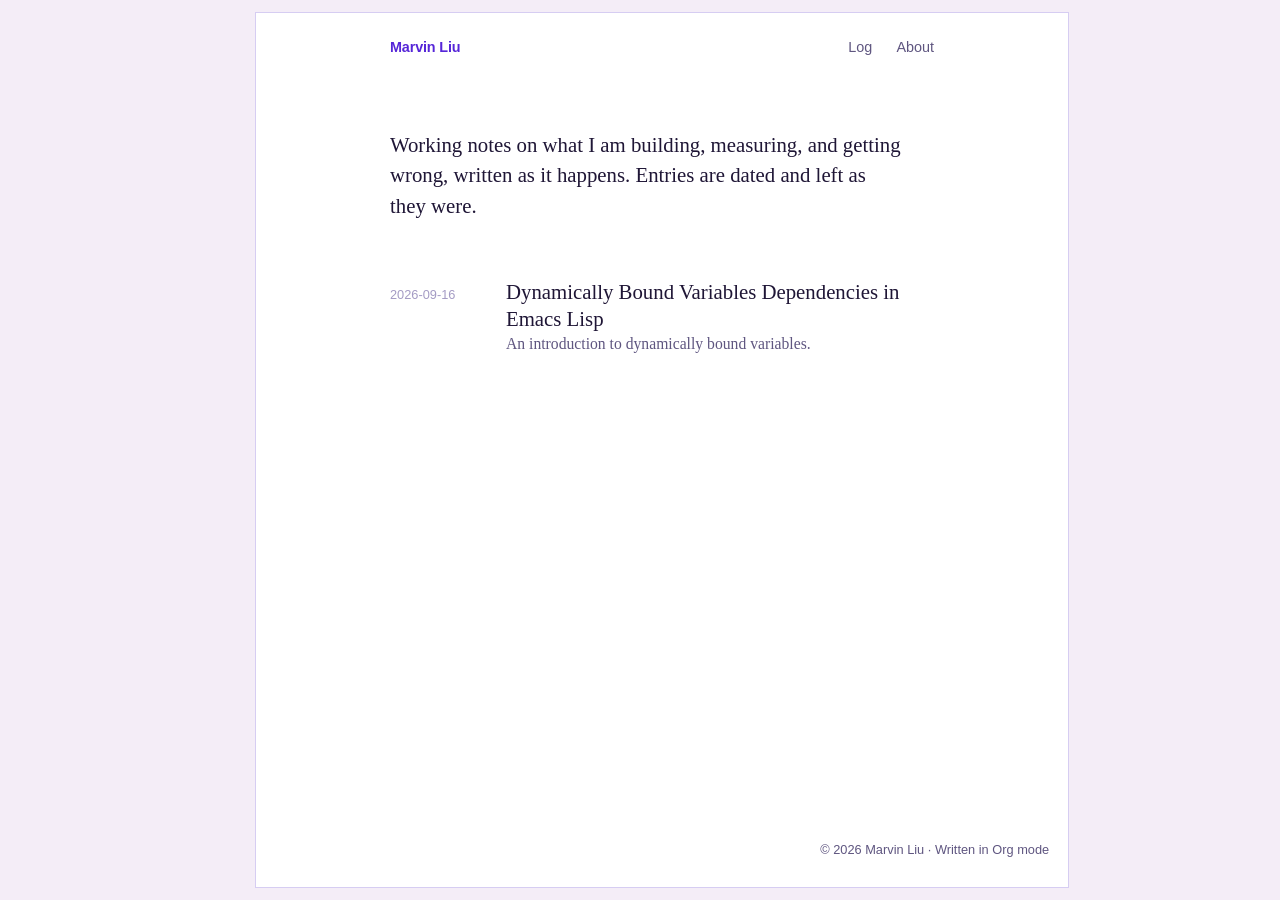
==== index.html @ dce6a1bc "add exported html to gh-pages" ====
<!DOCTYPE html>
<html lang="en">
<head>
<meta charset="utf-8" />
<meta name="viewport" content="width=device-width, initial-scale=1" />
<title>Marvin Liu — Research log</title>
<meta name="generator" content="Org Mode" />
<link rel="stylesheet" href="css/style.css" type="text/css">
<link rel="icon" href="img/favicon.ico" sizes="24x24">
</head>
<body>
<header id="preamble" class="status">
<nav class="site-nav">
  <a class="site-name" href="index.html">Marvin Liu</a>
  <span class="site-links"><a href="index.html">Log</a><a href="about.html">About</a></span>
</nav>
</header>
<main id="content" class="content">
<p class="lede">
Working notes on what I am building, measuring, and getting wrong, written as it happens. Entries are dated and left as they were.
</p>

<ul class="org-ul entries">
<li><time datetime="2026-09-16">2026-09-16</time> <a href="posts/2026-09-17-dynamically-bound-variables.html">Dynamically Bound Variables Dependencies in Emacs Lisp</a>
<span class="entry-desc">An introduction to dynamically bound variables.</span></li>
</ul>
</main>
<footer id="postamble" class="status">
<p class="colophon">© 2026 Marvin Liu · Written in <a href="https://orgmode.org">Org mode</a></p>
</footer>
</body>
</html>
---- css/style.css ----
/* Research log — a white sheet on lavender.
   A hairline border frames the page, with a wider binding margin on the
   left that shows the lavender through. The text column sits toward the
   left of the sheet. Violet is the one strong colour: titles, links,
   section numbers. Schibsted Grotesk for titles and labels, Newsreader
   for reading and for post titles in the list; IBM Plex Mono for code.
   Targets the HTML emitted by ox-html 9.7 with html5-fancy on.        */

/* ---------- Fonts (self-hosted, latin subsets, variable) ---------- */

@font-face {
  font-family: "Newsreader";
  font-style: normal;
  font-weight: 200 800;
  font-display: swap;
  src: url("../fonts/Newsreader.woff2") format("woff2");
}
@font-face {
  font-family: "Newsreader";
  font-style: italic;
  font-weight: 200 800;
  font-display: swap;
  src: url("../fonts/Newsreader-Italic.woff2") format("woff2");
}
@font-face {
  font-family: "Schibsted Grotesk";
  font-style: normal;
  font-weight: 400 900;
  font-display: swap;
  src: url("../fonts/SchibstedGrotesk.woff2") format("woff2");
}
@font-face {
  font-family: "IBM Plex Mono";
  font-style: normal;
  font-weight: 400;
  font-display: swap;
  src: url("../fonts/IBMPlexMono-Regular.woff2") format("woff2");
}
@font-face {
  font-family: "IBM Plex Mono";
  font-style: normal;
  font-weight: 500;
  font-display: swap;
  src: url("../fonts/IBMPlexMono-Medium.woff2") format("woff2");
}

/* ---------- Tokens ---------- */

:root {
  --lavender: #f4edf7;  /* the ground, and the binding margin */
  --sheet:    #ffffff;
  --violet:   #5626d8;  /* the one strong colour */
  --ink:      #1f1636;  /* violet-black, not grey */
  --ink-2:    #5f5680;
  --ink-3:    #a49bc4;
  --rule:     #d6cdf2;
  --code-bg:  #f3effd;

  --sans:  "Schibsted Grotesk", "Helvetica Neue", Arial, sans-serif;
  --serif: "Newsreader", Charter, Georgia, "Noto Serif TC", "Songti TC", serif;
  --mono:  "IBM Plex Mono", ui-monospace, Menlo, monospace;

  --measure: 34rem;
  --binding: 3.5rem;    /* left border inset: the binding margin */
  --edge:    0.75rem;   /* border inset on the other three sides */
  --offset:  clamp(0rem, 9vw, 7.5rem);  /* text column, measured from the binding */
  --gutter:  1.25rem;

}
@media (prefers-color-scheme: dark) {
  :root {
    --lavender: #150f26;
    --sheet:    #1d1633;
    --violet:   #b49cff;
    --ink:      #eee9ff;
    --ink-2:    #aaa0cc;
    --ink-3:    #6d6490;
    --rule:     #342a55;
    --code-bg:  #251d40;
  }
}

/* ---------- Sheet ---------- */

html { background: var(--lavender); -webkit-text-size-adjust: 100%; }

body {
  /* The sheet is as wide as the text plus an equal margin either side of
     it, and sits centred on the lavender on wide screens. */
  max-width: calc(var(--binding) + 2 * var(--gutter) + 2 * var(--offset) + var(--measure) + var(--edge));
  margin: 0 auto;
  padding: 0 calc(var(--edge) + var(--gutter)) 0 calc(var(--binding) + var(--gutter));
  background: var(--lavender);
  color: var(--ink);
  font-family: var(--serif);
  font-size: 1.1875rem;
  line-height: 1.55;
  isolation: isolate;
  font-optical-sizing: auto;
  font-variant-numeric: lining-nums proportional-nums;
  -webkit-font-smoothing: antialiased;
  position: relative;
  min-height: 100vh;
  display: flex;               /* footer sits at the foot of the sheet */
  flex-direction: column;
  box-sizing: border-box;
  padding-bottom: calc(var(--edge) + 0.1px);
}
body::before {                 /* the sheet border, the full length of the page */
  content: "";
  position: absolute;
  inset: var(--edge) var(--edge) var(--edge) var(--binding);
  border: 1px solid var(--rule);
  background: var(--sheet);
  z-index: -1;
  pointer-events: none;
}


#preamble, #content {
  width: min(var(--measure), 100% - var(--offset));
  margin-left: var(--offset);
}
#postamble { margin-left: var(--offset); }

a {
  color: inherit;
  text-decoration: underline 1.5px var(--violet);
  text-underline-offset: 0.18em;
}
a:hover { color: var(--violet); }

p { margin: 0 0 1.25rem; }
strong, b { font-weight: 600; }
hr { border: 0; border-top: 1px solid var(--rule); margin: 3rem 0; }
sup, sub { line-height: 0; font-size: 0.72em; }
::selection { background: var(--lavender); }

/* ---------- Nav ---------- */

.site-nav {
  display: flex;
  justify-content: space-between;
  align-items: baseline;
  padding-top: 2.25rem;
  font-family: var(--sans);
  font-size: 0.9rem;
  font-weight: 500;
  color: var(--ink-2);
}
.site-nav a { text-decoration: none; }
.site-nav a:hover { color: var(--violet); }
.site-name { color: var(--violet); font-weight: 800; letter-spacing: -0.01em; }
.site-links a { margin-left: 1.5rem; }

/* ---------- Title block ---------- */

#content { flex: 1; margin-top: 4.5rem; }

.dateline {
  margin: 5rem 0 0.6rem;
  font-family: var(--sans);
  font-size: 0.85rem;
  font-weight: 500;
  color: var(--ink-2);
  font-variant-numeric: tabular-nums;
}
#preamble:has(.dateline) + #content { margin-top: 0; }

h1.title {
  margin: 0 0 2.5rem;
  font-family: var(--sans);
  font-size: 2.9rem;
  font-weight: 800;
  line-height: 1.02;
  letter-spacing: -0.03em;
  color: var(--violet);
  text-wrap: balance;
}
.subtitle {
  display: block;
  margin-top: 0.6rem;
  font-size: 1.1rem;
  font-family: var(--serif);
  font-style: italic;
  font-weight: 400;
  letter-spacing: 0;
  color: var(--ink-2);
}

/* ---------- Home ---------- */

.lede {
  font-size: 1.3rem;
  line-height: 1.45;
  margin-bottom: 3rem;
  text-wrap: pretty;
}

ul.entries { list-style: none; margin: 0; padding: 0; }
ul.entries li {
  display: grid;
  grid-template-columns: 6.25rem 1fr;
  column-gap: 1rem;
  margin: 0;
  padding: 0.55rem 0;
}
ul.entries > li::before { content: none; }
ul.entries time {
  padding-top: 0.55em;
  font-family: var(--sans);
  font-size: 0.8rem;
  font-weight: 500;
  color: var(--ink-3);
  font-variant-numeric: tabular-nums;
}
ul.entries a { font-family: var(--serif); font-size: 1.3rem; font-weight: 500; line-height: 1.3; text-decoration: none; }
ul.entries a:hover { color: var(--violet); }
ul.entries .entry-desc {
  grid-column: 2;
  font-size: 0.98rem;
  line-height: 1.5;
  color: var(--ink-2);
}

/* ---------- Headings ---------- */

h2, h3, h4, h5, h6 { font-family: var(--sans); line-height: 1.2; letter-spacing: -0.01em; text-wrap: balance; }
h2 { font-size: 1.35rem; font-weight: 800; margin: 3rem 0 1rem; }
h3 { font-size: 1.1rem; font-weight: 700; margin: 2.25rem 0 0.75rem; }
h4 { font-size: 1rem;   font-weight: 600; color: var(--ink-2); margin: 1.75rem 0 0.5rem; }
h5, h6 { font-size: 1rem; margin: 1.5rem 0 0.5rem; }
#content > header + section > h2 { margin-top: 0; }

/* Section numbers hang in the margin on wide sheets, like detail numbers. */
#content { counter-reset: sec; }
#content > section > h2 { counter-increment: sec; position: relative; }
@media (min-width: 62rem) {
  #content > section > h2::before {
    content: counter(sec);
    position: absolute;
    right: 100%;
    margin-right: 1.25rem;
    font-weight: 800;
    color: var(--violet);
    font-variant-numeric: tabular-nums;
  }
}

/* ---------- Table of contents ---------- */

#table-of-contents { margin: 0 0 3rem; font-size: 0.98rem; }
#table-of-contents h2 { margin: 0 0 0.5rem; font-size: 0.85rem; font-weight: 600; color: var(--ink-2); }
#text-table-of-contents ul { list-style: none; margin: 0; padding: 0; }
#text-table-of-contents ul ul { padding-left: 1.25rem; }
#text-table-of-contents li { margin: 0.15rem 0; }
#text-table-of-contents a { text-decoration: none; }
#text-table-of-contents a:hover { text-decoration: underline; }

/* ---------- Lists ---------- */

ul, ol { margin: 0 0 1.25rem; padding-left: 1.4rem; }
li { margin-bottom: 0.35rem; }
li > p { margin-bottom: 0.5rem; }
li > ul, li > ol { margin-top: 0.35rem; margin-bottom: 0; }
ol li::marker { color: var(--violet); font-family: var(--sans); font-weight: 700; font-variant-numeric: tabular-nums; }
dt { font-weight: 600; }
dd { margin: 0.2rem 0 0.8rem 1.4rem; }
.org-ul { list-style: none; }
.org-ul > li::before {
  content: "–";
  display: inline-block;
  width: 1.4rem;
  margin-left: -1.4rem;
  color: var(--violet);
}

/* ---------- Figures ---------- */

figure { margin: 2.5rem 0; }
figure img { display: block; max-width: 100%; height: auto; margin: 0 auto; }
@media (prefers-color-scheme: dark) {
  figure img { filter: invert(0.88) hue-rotate(180deg); }  /* plots are drawn for paper */
}
figcaption, caption {
  margin-top: 0.75rem;
  font-size: 0.88rem;
  font-style: italic;
  line-height: 1.5;
  color: var(--ink-2);
  text-align: left;
}
.figure-number, .table-number { font-family: var(--sans); font-style: normal; font-weight: 700; color: var(--violet); }

/* ---------- Tables ---------- */

table {
  width: 100%;
  margin: 2rem 0;
  border-collapse: collapse;
  border-top: 2px solid var(--violet);
  border-bottom: 1px solid var(--violet);
  font-size: 0.95rem;
  line-height: 1.4;
  font-variant-numeric: tabular-nums;
}
caption { caption-side: top; margin: 0 0 0.6rem; }
thead { border-bottom: 1px solid var(--rule); }
th { font-family: var(--sans); font-size: 0.85rem; font-weight: 700; }
th, td { padding: 0.5rem 1rem 0.5rem 0; vertical-align: top; }
th:last-child, td:last-child { padding-right: 0; }
.org-left { text-align: left; } .org-right { text-align: right; } .org-center { text-align: center; }
tbody + tbody { border-top: 1px solid var(--rule); }

/* ---------- Code ---------- */

code, kbd, samp, pre { font-family: var(--mono); }
code { font-size: 0.86em; }
pre {
  margin: 0;
  padding: 1rem 1.25rem;
  background: var(--code-bg);
  font-size: 0.8125rem;
  line-height: 1.6;
  overflow-x: auto;
  tab-size: 4;
}
.org-src-container, pre.example { margin: 1.75rem 0; }
label.org-src-name { display: block; margin-bottom: 0.4rem; font-size: 0.88rem; font-style: italic; color: var(--ink-2); }
.org-keyword, .org-builtin, .org-function-name { color: var(--violet); font-weight: 500; }
.org-string, .org-doc { color: var(--ink-2); }
.org-comment, .org-comment-delimiter { color: var(--ink-3); font-style: italic; }
.org-variable-name, .org-type, .org-constant, .org-preprocessor { color: var(--ink); font-weight: 500; }
.org-warning, .org-negation-char { color: var(--violet); font-weight: 600; }

/* ---------- Quotes ---------- */

blockquote {
  margin: 2rem 0;
  padding: 0 0 0 1.25rem;
  border-left: 3px solid var(--violet);
  font-size: 1.25rem;
  font-style: italic;
  line-height: 1.45;
}
blockquote p:last-child { margin-bottom: 0; }
.verse { white-space: pre-line; }

mjx-container[display="true"] { margin: 1.5rem 0 !important; overflow-x: auto; overflow-y: hidden; }

/* ---------- Footnotes: a short rule, as in a book ---------- */

.footref { text-decoration: none; font-family: var(--sans); font-weight: 700; color: var(--violet); }
#footnotes {
  margin-top: 4rem;
  font-size: 0.92rem;
  line-height: 1.55;
  color: var(--ink-2);
}
#footnotes::before {
  content: "";
  display: block;
  width: 5rem;
  margin-bottom: 1.25rem;
  border-top: 2px solid var(--violet);
}
#footnotes h2.footnotes { display: none; }
.footdef { display: flex; gap: 0.6rem; margin-bottom: 0.75rem; }
.footdef > sup { line-height: 1.55; font-size: 0.8rem; flex: 0 0 1rem; }
.footdef .footpara { display: inline; margin: 0; }

/* ---------- Footer: bottom right of the sheet ---------- */

#postamble {
  margin-top: 6rem;
  padding-bottom: 1.75rem;
  text-align: right;
}
.colophon { margin: 0; font-family: var(--sans); font-size: 0.8rem; color: var(--ink-2); }
.colophon a { text-decoration: none; }
.colophon a:hover { color: var(--violet); }

/* ---------- Small screens: a narrower border, text centred on the sheet ---------- */

@media (max-width: 44rem) {
  :root { --binding: 0.5rem; --edge: 0.5rem; --offset: 0rem; --gutter: 1rem; }
  #preamble, #content { margin-right: auto; margin-left: auto; }
  body { font-size: 1.125rem; }
  h1.title { font-size: 2.3rem; }
  .dateline { margin-top: 3.5rem; }
  #content { margin-top: 3rem; }
  .lede { font-size: 1.15rem; }
  ul.entries li { grid-template-columns: 1fr; row-gap: 0.05rem; padding: 0.7rem 0; }
  ul.entries .entry-desc { grid-column: 1; }
  #postamble { text-align: left; }
}

/* Schibsted Grotesk spaces out full stops in tabular figures; keep those for digits in cells only. */
caption, th { font-variant-numeric: normal; }
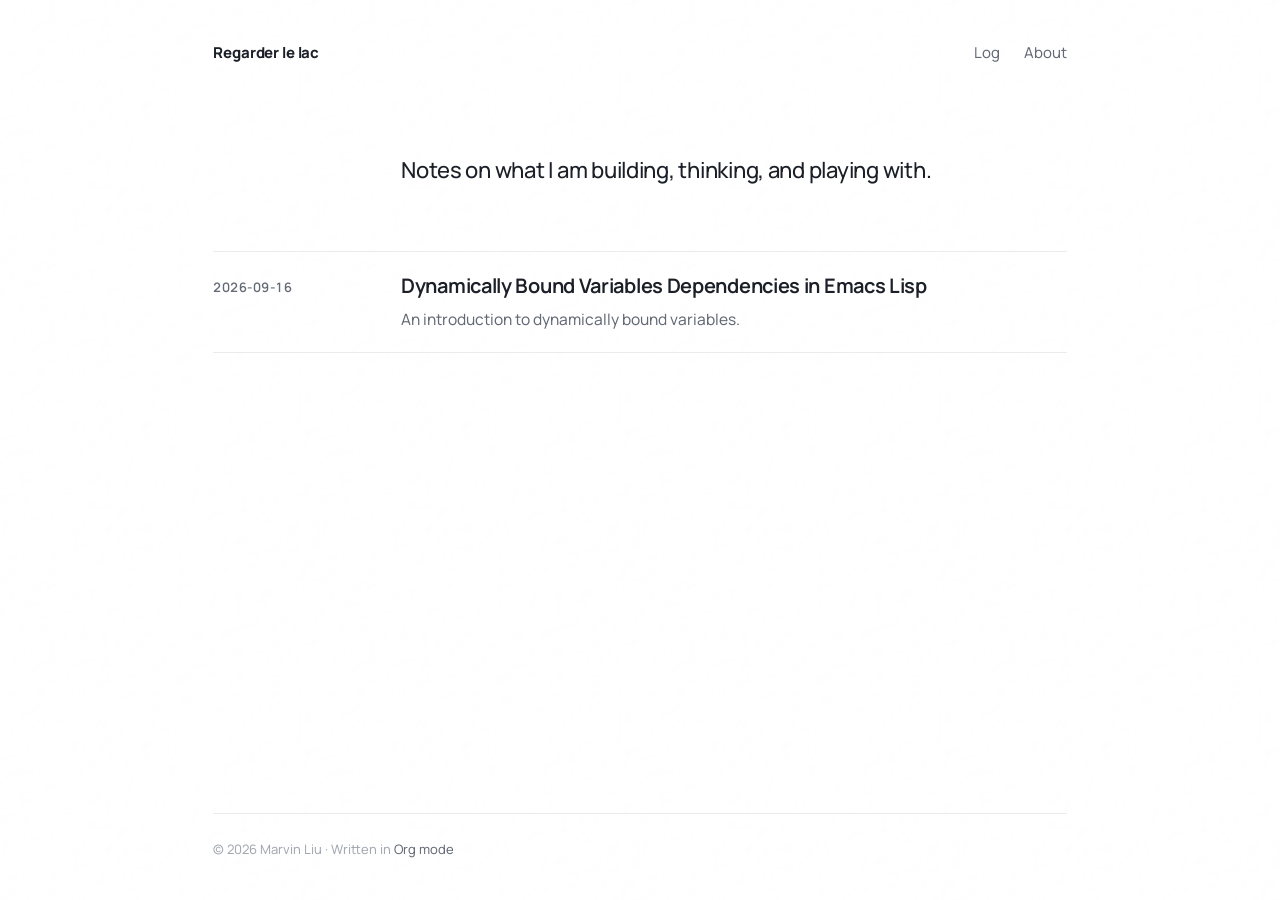
==== commit 0000d03e: "refactor the style" ====
--- a/index.html
+++ b/index.html
@@ -3,7 +3,7 @@
 <head>
 <meta charset="utf-8" />
 <meta name="viewport" content="width=device-width, initial-scale=1" />
-<title>Marvin Liu — Research log</title>
+<title>Regarder le lac</title>
 <meta name="generator" content="Org Mode" />
 <link rel="stylesheet" href="css/style.css" type="text/css">
 <link rel="icon" href="img/favicon.ico" sizes="24x24">
@@ -11,13 +11,13 @@
 <body>
 <header id="preamble" class="status">
 <nav class="site-nav">
-  <a class="site-name" href="index.html">Marvin Liu</a>
+  <a class="site-name" href="index.html">Regarder le lac</a>
   <span class="site-links"><a href="index.html">Log</a><a href="about.html">About</a></span>
 </nav>
 </header>
 <main id="content" class="content">
 <p class="lede">
-Working notes on what I am building, measuring, and getting wrong, written as it happens. Entries are dated and left as they were.
+Notes on what I am building, thinking, and playing with.
 </p>
 
 <ul class="org-ul entries">
--- a/css/style.css
+++ b/css/style.css
@@ -1,33 +1,20 @@
-/* Research log — a white sheet on lavender.
-   A hairline border frames the page, with a wider binding margin on the
-   left that shows the lavender through. The text column sits toward the
-   left of the sheet. Violet is the one strong colour: titles, links,
-   section numbers. Schibsted Grotesk for titles and labels, Newsreader
-   for reading and for post titles in the list; IBM Plex Mono for code.
-   Targets the HTML emitted by ox-html 9.7 with html5-fancy on.        */
+/* Research log — white watercolour paper, set in Manrope.
+   The page is a sheet of cold-pressed paper: white, with a faint tooth
+   drawn by an SVG light filter. On a desktop the column takes two
+   thirds of the window: a narrow rail on the left for dates and
+   section numbers, the text to its right. One ink colour
+   (ultramarine); the only other watercolour touch is a dry brushstroke
+   as a rule.
+   Targets ox-html 9.7 with html5-fancy on.                            */
 
 /* ---------- Fonts (self-hosted, latin subsets, variable) ---------- */
 
 @font-face {
-  font-family: "Newsreader";
+  font-family: "Manrope";
   font-style: normal;
   font-weight: 200 800;
   font-display: swap;
-  src: url("../fonts/Newsreader.woff2") format("woff2");
-}
-@font-face {
-  font-family: "Newsreader";
-  font-style: italic;
-  font-weight: 200 800;
-  font-display: swap;
-  src: url("../fonts/Newsreader-Italic.woff2") format("woff2");
-}
-@font-face {
-  font-family: "Schibsted Grotesk";
-  font-style: normal;
-  font-weight: 400 900;
-  font-display: swap;
-  src: url("../fonts/SchibstedGrotesk.woff2") format("woff2");
+  src: url("../fonts/Manrope.woff2") format("woff2");
 }
 @font-face {
   font-family: "IBM Plex Mono";
@@ -47,94 +34,93 @@
 /* ---------- Tokens ---------- */
 
 :root {
-  --lavender: #f4edf7;  /* the ground, and the binding margin */
-  --sheet:    #ffffff;
-  --violet:   #5626d8;  /* the one strong colour */
-  --ink:      #1f1636;  /* violet-black, not grey */
-  --ink-2:    #5f5680;
-  --ink-3:    #a49bc4;
-  --rule:     #d6cdf2;
-  --code-bg:  #f3effd;
-
-  --sans:  "Schibsted Grotesk", "Helvetica Neue", Arial, sans-serif;
-  --serif: "Newsreader", Charter, Georgia, "Noto Serif TC", "Songti TC", serif;
-  --mono:  "IBM Plex Mono", ui-monospace, Menlo, monospace;
-
-  --measure: 34rem;
-  --binding: 3.5rem;    /* left border inset: the binding margin */
-  --edge:    0.75rem;   /* border inset on the other three sides */
-  --offset:  clamp(0rem, 9vw, 7.5rem);  /* text column, measured from the binding */
+  color-scheme: light;
+
+  --paper:  #ffffff;
+  --ink:    #1b1f27;
+  --ink-2:  #636975;
+  --ink-3:  #a2a7b0;
+  --rule:   #ebebe8;
+  --tint:   #f6f6f3;   /* code and tables */
+
+  --accent: #2c4f93;   /* ultramarine */
+
+  --sans: "Manrope", system-ui, -apple-system, "Segoe UI", "Noto Sans TC", "PingFang TC", sans-serif;
+  --mono: "IBM Plex Mono", ui-monospace, Menlo, monospace;
+
+  --column:  100%;     /* share of the window the page takes */
+  --rail:    0rem;     /* left rail for dates and numbers */
+  --measure: 44rem;    /* longest line of running text */
   --gutter:  1.25rem;
-
-}
-@media (prefers-color-scheme: dark) {
-  :root {
-    --lavender: #150f26;
-    --sheet:    #1d1633;
-    --violet:   #b49cff;
-    --ink:      #eee9ff;
-    --ink-2:    #aaa0cc;
-    --ink-3:    #6d6490;
-    --rule:     #342a55;
-    --code-bg:  #251d40;
-  }
-}
-
-/* ---------- Sheet ---------- */
-
-html { background: var(--lavender); -webkit-text-size-adjust: 100%; }
+  --radius:  0.375rem;
+
+  /* Paper tooth: fractal noise lit from the upper left, kept close to white. */
+  --grain: url("data:image/svg+xml,%3Csvg xmlns='http://www.w3.org/2000/svg' width='320' height='320'%3E%3Cfilter id='g'%3E%3CfeTurbulence type='fractalNoise' baseFrequency='.075' numOctaves='4' seed='4' stitchTiles='stitch'/%3E%3CfeDiffuseLighting surfaceScale='1.3' lighting-color='%23fff'%3E%3CfeDistantLight azimuth='225' elevation='52'/%3E%3C/feDiffuseLighting%3E%3CfeComponentTransfer%3E%3CfeFuncR type='linear' slope='.07' intercept='.945'/%3E%3CfeFuncG type='linear' slope='.07' intercept='.945'/%3E%3CfeFuncB type='linear' slope='.07' intercept='.945'/%3E%3C/feComponentTransfer%3E%3C/filter%3E%3Crect width='320' height='320' filter='url(%23g)'/%3E%3C/svg%3E");
+
+
+  /* A dry brushstroke: a ragged band, broken up where the brush skipped. */
+  --stroke: url("data:image/svg+xml,%3Csvg xmlns='http://www.w3.org/2000/svg' viewBox='0 0 400 24' preserveAspectRatio='none'%3E%3Cfilter id='d' x='-5%25' y='-80%25' width='110%25' height='260%25'%3E%3CfeTurbulence type='fractalNoise' baseFrequency='.02 .3' numOctaves='3' seed='8' result='n'/%3E%3CfeDisplacementMap in='SourceGraphic' in2='n' scale='9' xChannelSelector='R' yChannelSelector='G' result='b'/%3E%3CfeTurbulence type='fractalNoise' baseFrequency='.03 .9' numOctaves='2' seed='2' result='h'/%3E%3CfeColorMatrix in='h' type='matrix' values='0 0 0 0 1 0 0 0 0 1 0 0 0 0 1 0 0 0 -3 2.3'/%3E%3CfeComposite in='b' operator='in'/%3E%3C/filter%3E%3Cpath d='M6 13 C 90 9, 200 15, 394 10 L 392 15 C 220 19, 100 14, 8 17 Z' fill='%23fff' filter='url(%23d)'/%3E%3C/svg%3E");
+}
+
+@media (min-width: 64rem) {
+  :root { --column: 66.667vw; --rail: calc(var(--column) * 0.22); --gutter: 0rem; }
+}
+
+/* ---------- Page ---------- */
+
+html {
+  background: var(--grain), var(--paper);
+  background-blend-mode: multiply, normal;
+  -webkit-text-size-adjust: 100%;
+}
 
 body {
-  /* The sheet is as wide as the text plus an equal margin either side of
-     it, and sits centred on the lavender on wide screens. */
-  max-width: calc(var(--binding) + 2 * var(--gutter) + 2 * var(--offset) + var(--measure) + var(--edge));
+  width: var(--column);
+  max-width: 100%;
+  min-height: 100vh;
   margin: 0 auto;
-  padding: 0 calc(var(--edge) + var(--gutter)) 0 calc(var(--binding) + var(--gutter));
-  background: var(--lavender);
+  padding: 0 var(--gutter);
+  box-sizing: border-box;
+  display: flex;
+  flex-direction: column;
   color: var(--ink);
-  font-family: var(--serif);
-  font-size: 1.1875rem;
-  line-height: 1.55;
-  isolation: isolate;
-  font-optical-sizing: auto;
-  font-variant-numeric: lining-nums proportional-nums;
+  font-family: var(--sans);
+  font-size: 1.0625rem;
+  font-weight: 440;
+  line-height: 1.7;
   -webkit-font-smoothing: antialiased;
-  position: relative;
-  min-height: 100vh;
-  display: flex;               /* footer sits at the foot of the sheet */
-  flex-direction: column;
-  box-sizing: border-box;
-  padding-bottom: calc(var(--edge) + 0.1px);
-}
-body::before {                 /* the sheet border, the full length of the page */
-  content: "";
-  position: absolute;
-  inset: var(--edge) var(--edge) var(--edge) var(--binding);
-  border: 1px solid var(--rule);
-  background: var(--sheet);
-  z-index: -1;
-  pointer-events: none;
-}
-
-
-#preamble, #content {
-  width: min(var(--measure), 100% - var(--offset));
-  margin-left: var(--offset);
-}
-#postamble { margin-left: var(--offset); }
+  font-variant-numeric: proportional-nums;
+}
+
+/* Everything but the nav sits right of the rail. */
+#content, #postamble, .dateline { margin-left: var(--rail); }
+#content { flex: 1; position: relative; }
+#content > * { max-width: var(--measure); }
+#content > section > *, #content section section > * { max-width: var(--measure); }
 
 a {
   color: inherit;
-  text-decoration: underline 1.5px var(--violet);
-  text-underline-offset: 0.18em;
-}
-a:hover { color: var(--violet); }
-
-p { margin: 0 0 1.25rem; }
-strong, b { font-weight: 600; }
-hr { border: 0; border-top: 1px solid var(--rule); margin: 3rem 0; }
+  text-decoration: underline 1px var(--ink-3);
+  text-underline-offset: 0.22em;
+  transition: color 0.15s, text-decoration-color 0.15s;
+}
+a:hover { color: var(--accent); text-decoration-color: var(--accent); }
+
+p { margin: 0 0 1.2rem; }
+strong, b { font-weight: 700; }
 sup, sub { line-height: 0; font-size: 0.72em; }
-::selection { background: var(--lavender); }
+::selection { background: color-mix(in srgb, var(--accent) 18%, transparent); }
+
+hr {                           /* a dry brushstroke */
+  border: 0;
+  height: 0.55rem;
+  width: 7rem;
+  margin: 3rem 0;
+  background: var(--accent);
+  opacity: 0.55;
+  -webkit-mask: var(--stroke) center / 100% 100% no-repeat;
+          mask: var(--stroke) center / 100% 100% no-repeat;
+}
 
 /* ---------- Nav ---------- */
 
@@ -142,258 +128,253 @@
   display: flex;
   justify-content: space-between;
   align-items: baseline;
-  padding-top: 2.25rem;
-  font-family: var(--sans);
-  font-size: 0.9rem;
-  font-weight: 500;
+  padding: 2.5rem 0 0;
+  font-size: 0.9375rem;
   color: var(--ink-2);
 }
 .site-nav a { text-decoration: none; }
-.site-nav a:hover { color: var(--violet); }
-.site-name { color: var(--violet); font-weight: 800; letter-spacing: -0.01em; }
+.site-name {
+  font-weight: 750;
+  letter-spacing: -0.01em;
+  color: var(--ink);
+}
 .site-links a { margin-left: 1.5rem; }
 
 /* ---------- Title block ---------- */
 
-#content { flex: 1; margin-top: 4.5rem; }
-
-.dateline {
-  margin: 5rem 0 0.6rem;
-  font-family: var(--sans);
-  font-size: 0.85rem;
-  font-weight: 500;
+#content { margin-top: 5.5rem; }
+.dateline { margin-top: 5.5rem; margin-bottom: 0.9rem; }
+.dateline time, ul.entries time {
+  font-size: 0.8125rem;
+  font-weight: 600;
+  letter-spacing: 0.04em;
   color: var(--ink-2);
   font-variant-numeric: tabular-nums;
 }
 #preamble:has(.dateline) + #content { margin-top: 0; }
 
 h1.title {
-  margin: 0 0 2.5rem;
-  font-family: var(--sans);
-  font-size: 2.9rem;
-  font-weight: 800;
-  line-height: 1.02;
+  margin: 0 0 3rem;
+  font-size: clamp(2.1rem, 3.4vw, 3.25rem);
+  font-weight: 700;
+  line-height: 1.1;
   letter-spacing: -0.03em;
-  color: var(--violet);
   text-wrap: balance;
 }
 .subtitle {
   display: block;
-  margin-top: 0.6rem;
-  font-size: 1.1rem;
-  font-family: var(--serif);
-  font-style: italic;
-  font-weight: 400;
-  letter-spacing: 0;
+  margin-top: 0.75rem;
+  font-size: 1.15rem;
+  font-weight: 450;
+  letter-spacing: -0.005em;
   color: var(--ink-2);
 }
 
 /* ---------- Home ---------- */
 
 .lede {
-  font-size: 1.3rem;
-  line-height: 1.45;
-  margin-bottom: 3rem;
+  font-size: 1.375rem;
+  font-weight: 500;
+  line-height: 1.5;
+  letter-spacing: -0.012em;
+  margin-bottom: 4rem;
   text-wrap: pretty;
 }
 
-ul.entries { list-style: none; margin: 0; padding: 0; }
+ul.entries { list-style: none; margin: 0; padding: 0; position: relative; }
+#content > ul.entries { max-width: none; }
 ul.entries li {
   display: grid;
-  grid-template-columns: 6.25rem 1fr;
-  column-gap: 1rem;
+  grid-template-columns: 1fr;
   margin: 0;
-  padding: 0.55rem 0;
-}
+  padding: 1.25rem 0;
+  border-top: 1px solid var(--rule);
+}
+ul.entries li:last-child { border-bottom: 1px solid var(--rule); }
 ul.entries > li::before { content: none; }
-ul.entries time {
-  padding-top: 0.55em;
-  font-family: var(--sans);
-  font-size: 0.8rem;
-  font-weight: 500;
-  color: var(--ink-3);
-  font-variant-numeric: tabular-nums;
-}
-ul.entries a { font-family: var(--serif); font-size: 1.3rem; font-weight: 500; line-height: 1.3; text-decoration: none; }
-ul.entries a:hover { color: var(--violet); }
+ul.entries time { line-height: 1.9rem; }
+ul.entries a {
+  font-size: 1.25rem;
+  font-weight: 650;
+  line-height: 1.35;
+  letter-spacing: -0.015em;
+  text-decoration: none;
+}
 ul.entries .entry-desc {
-  grid-column: 2;
-  font-size: 0.98rem;
-  line-height: 1.5;
+  margin-top: 0.25rem;
+  font-size: 0.9688rem;
   color: var(--ink-2);
 }
 
 /* ---------- Headings ---------- */
 
-h2, h3, h4, h5, h6 { font-family: var(--sans); line-height: 1.2; letter-spacing: -0.01em; text-wrap: balance; }
-h2 { font-size: 1.35rem; font-weight: 800; margin: 3rem 0 1rem; }
-h3 { font-size: 1.1rem; font-weight: 700; margin: 2.25rem 0 0.75rem; }
-h4 { font-size: 1rem;   font-weight: 600; color: var(--ink-2); margin: 1.75rem 0 0.5rem; }
+h2, h3, h4, h5, h6 {
+  font-weight: 700;
+  line-height: 1.25;
+  letter-spacing: -0.015em;
+  text-wrap: balance;
+}
+h2 { font-size: 1.5rem; margin: 3.5rem 0 1rem; letter-spacing: -0.022em; }
+h3 { font-size: 1.1875rem; margin: 2.25rem 0 0.7rem; }
+h4 { font-size: 1rem; font-weight: 650; color: var(--ink-2); margin: 1.75rem 0 0.5rem; }
 h5, h6 { font-size: 1rem; margin: 1.5rem 0 0.5rem; }
 #content > header + section > h2 { margin-top: 0; }
 
-/* Section numbers hang in the margin on wide sheets, like detail numbers. */
+/* Section numbers sit in the rail. */
 #content { counter-reset: sec; }
 #content > section > h2 { counter-increment: sec; position: relative; }
-@media (min-width: 62rem) {
-  #content > section > h2::before {
-    content: counter(sec);
-    position: absolute;
-    right: 100%;
-    margin-right: 1.25rem;
-    font-weight: 800;
-    color: var(--violet);
-    font-variant-numeric: tabular-nums;
-  }
+#content > section > h2::before {
+  content: counter(sec, decimal-leading-zero);
+  margin-right: 0.75rem;
+  font-size: 0.8125rem;
+  font-weight: 600;
+  letter-spacing: 0.04em;
+  color: var(--accent);
+  vertical-align: 0.2em;
+  font-variant-numeric: tabular-nums;
 }
 
 /* ---------- Table of contents ---------- */
 
-#table-of-contents { margin: 0 0 3rem; font-size: 0.98rem; }
-#table-of-contents h2 { margin: 0 0 0.5rem; font-size: 0.85rem; font-weight: 600; color: var(--ink-2); }
+#table-of-contents { margin: 0 0 3rem; font-size: 0.9375rem; }
+#table-of-contents h2 { margin: 0 0 0.5rem; font-size: 0.8125rem; font-weight: 600; letter-spacing: 0.04em; text-transform: uppercase; color: var(--ink-2); }
+#table-of-contents h2::before { content: none; }
 #text-table-of-contents ul { list-style: none; margin: 0; padding: 0; }
-#text-table-of-contents ul ul { padding-left: 1.25rem; }
-#text-table-of-contents li { margin: 0.15rem 0; }
+#text-table-of-contents ul ul { padding-left: 1rem; }
+#text-table-of-contents li { margin: 0.2rem 0; }
 #text-table-of-contents a { text-decoration: none; }
-#text-table-of-contents a:hover { text-decoration: underline; }
 
 /* ---------- Lists ---------- */
 
-ul, ol { margin: 0 0 1.25rem; padding-left: 1.4rem; }
+ul, ol { margin: 0 0 1.2rem; padding-left: 1.3rem; }
 li { margin-bottom: 0.35rem; }
 li > p { margin-bottom: 0.5rem; }
 li > ul, li > ol { margin-top: 0.35rem; margin-bottom: 0; }
-ol li::marker { color: var(--violet); font-family: var(--sans); font-weight: 700; font-variant-numeric: tabular-nums; }
-dt { font-weight: 600; }
-dd { margin: 0.2rem 0 0.8rem 1.4rem; }
-.org-ul { list-style: none; }
-.org-ul > li::before {
-  content: "–";
-  display: inline-block;
-  width: 1.4rem;
-  margin-left: -1.4rem;
-  color: var(--violet);
-}
-
-/* ---------- Figures ---------- */
-
-figure { margin: 2.5rem 0; }
-figure img { display: block; max-width: 100%; height: auto; margin: 0 auto; }
-@media (prefers-color-scheme: dark) {
-  figure img { filter: invert(0.88) hue-rotate(180deg); }  /* plots are drawn for paper */
-}
+li::marker { color: var(--ink-3); }
+ol > li::marker { font-weight: 600; font-variant-numeric: tabular-nums; }
+dt { font-weight: 700; }
+dd { margin: 0.2rem 0 0.8rem 1.3rem; }
+
+/* ---------- Figures, tables and code ---------- */
+
+figure { margin: 2.75rem 0; }
+figure img { display: block; max-width: 100%; height: auto; }
 figcaption, caption {
   margin-top: 0.75rem;
-  font-size: 0.88rem;
-  font-style: italic;
-  line-height: 1.5;
+  font-size: 0.875rem;
+  line-height: 1.55;
   color: var(--ink-2);
   text-align: left;
 }
-.figure-number, .table-number { font-family: var(--sans); font-style: normal; font-weight: 700; color: var(--violet); }
-
-/* ---------- Tables ---------- */
+.figure-number, .table-number { font-weight: 650; color: var(--ink); }
 
 table {
   width: 100%;
-  margin: 2rem 0;
+  margin: 2.25rem 0;
   border-collapse: collapse;
-  border-top: 2px solid var(--violet);
-  border-bottom: 1px solid var(--violet);
-  font-size: 0.95rem;
-  line-height: 1.4;
+  font-size: 0.9375rem;
+  line-height: 1.45;
   font-variant-numeric: tabular-nums;
 }
 caption { caption-side: top; margin: 0 0 0.6rem; }
-thead { border-bottom: 1px solid var(--rule); }
-th { font-family: var(--sans); font-size: 0.85rem; font-weight: 700; }
-th, td { padding: 0.5rem 1rem 0.5rem 0; vertical-align: top; }
-th:last-child, td:last-child { padding-right: 0; }
+thead th { border-bottom: 1.5px solid var(--ink); }
+th { font-weight: 700; }
+th, td { padding: 0.55rem 0.9rem 0.55rem 0; vertical-align: top; }
+td { border-bottom: 1px solid var(--rule); }
+tbody tr:last-child td { border-bottom: 0; }
 .org-left { text-align: left; } .org-right { text-align: right; } .org-center { text-align: center; }
-tbody + tbody { border-top: 1px solid var(--rule); }
-
-/* ---------- Code ---------- */
 
 code, kbd, samp, pre { font-family: var(--mono); }
-code { font-size: 0.86em; }
+code {
+  font-size: 0.86em;
+  padding: 0.1em 0.3em;
+  border-radius: 0.25em;
+  background: var(--tint);
+}
+pre code { padding: 0; background: none; }
 pre {
   margin: 0;
-  padding: 1rem 1.25rem;
-  background: var(--code-bg);
+  padding: 1.15rem 1.4rem;
+  border-radius: var(--radius);
+  background: var(--tint);
   font-size: 0.8125rem;
-  line-height: 1.6;
+  line-height: 1.7;
   overflow-x: auto;
   tab-size: 4;
 }
 .org-src-container, pre.example { margin: 1.75rem 0; }
-label.org-src-name { display: block; margin-bottom: 0.4rem; font-size: 0.88rem; font-style: italic; color: var(--ink-2); }
-.org-keyword, .org-builtin, .org-function-name { color: var(--violet); font-weight: 500; }
-.org-string, .org-doc { color: var(--ink-2); }
+label.org-src-name { display: block; margin-bottom: 0.4rem; font-size: 0.8125rem; font-weight: 600; color: var(--ink-2); }
+.org-keyword, .org-builtin { color: var(--accent); font-weight: 500; }
+.org-function-name { color: #8a4a2b; font-weight: 500; }
+.org-string, .org-doc { color: #4b6b3a; }
 .org-comment, .org-comment-delimiter { color: var(--ink-3); font-style: italic; }
-.org-variable-name, .org-type, .org-constant, .org-preprocessor { color: var(--ink); font-weight: 500; }
-.org-warning, .org-negation-char { color: var(--violet); font-weight: 600; }
+.org-variable-name, .org-type { color: var(--ink); font-weight: 500; }
+.org-constant, .org-preprocessor { color: #8a4a2b; }
+.org-warning, .org-negation-char { color: #a33a2a; font-weight: 600; }
 
 /* ---------- Quotes ---------- */
 
 blockquote {
-  margin: 2rem 0;
-  padding: 0 0 0 1.25rem;
-  border-left: 3px solid var(--violet);
-  font-size: 1.25rem;
-  font-style: italic;
-  line-height: 1.45;
+  margin: 2.5rem 0;
+  padding: 0.25rem 0 0.25rem 1.5rem;
+  border-left: 2px solid var(--ink);
+  font-size: 1.125rem;
+  font-weight: 500;
+  line-height: 1.6;
+  letter-spacing: -0.008em;
 }
 blockquote p:last-child { margin-bottom: 0; }
 .verse { white-space: pre-line; }
 
 mjx-container[display="true"] { margin: 1.5rem 0 !important; overflow-x: auto; overflow-y: hidden; }
 
-/* ---------- Footnotes: a short rule, as in a book ---------- */
-
-.footref { text-decoration: none; font-family: var(--sans); font-weight: 700; color: var(--violet); }
+/* ---------- Footnotes ---------- */
+
+.footref { text-decoration: none; color: var(--accent); }
 #footnotes {
-  margin-top: 4rem;
-  font-size: 0.92rem;
-  line-height: 1.55;
-  color: var(--ink-2);
-}
-#footnotes::before {
+  margin-top: 4.5rem;
+  font-size: 0.875rem;
+  line-height: 1.6;
+  color: var(--ink-2);
+}
+#footnotes::before {           /* the same brushstroke as hr */
   content: "";
   display: block;
-  width: 5rem;
-  margin-bottom: 1.25rem;
-  border-top: 2px solid var(--violet);
+  width: 5.5rem; height: 0.5rem;
+  margin-bottom: 1.5rem;
+  background: var(--accent);
+  opacity: 0.55;
+  -webkit-mask: var(--stroke) center / 100% 100% no-repeat;
+          mask: var(--stroke) center / 100% 100% no-repeat;
 }
 #footnotes h2.footnotes { display: none; }
 .footdef { display: flex; gap: 0.6rem; margin-bottom: 0.75rem; }
-.footdef > sup { line-height: 1.55; font-size: 0.8rem; flex: 0 0 1rem; }
+.footdef > sup { line-height: 1.6; font-size: 0.8125rem; flex: 0 0 1rem; }
 .footdef .footpara { display: inline; margin: 0; }
 
-/* ---------- Footer: bottom right of the sheet ---------- */
-
-#postamble {
-  margin-top: 6rem;
-  padding-bottom: 1.75rem;
-  text-align: right;
-}
-.colophon { margin: 0; font-family: var(--sans); font-size: 0.8rem; color: var(--ink-2); }
-.colophon a { text-decoration: none; }
-.colophon a:hover { color: var(--violet); }
-
-/* ---------- Small screens: a narrower border, text centred on the sheet ---------- */
-
-@media (max-width: 44rem) {
-  :root { --binding: 0.5rem; --edge: 0.5rem; --offset: 0rem; --gutter: 1rem; }
-  #preamble, #content { margin-right: auto; margin-left: auto; }
-  body { font-size: 1.125rem; }
-  h1.title { font-size: 2.3rem; }
-  .dateline { margin-top: 3.5rem; }
-  #content { margin-top: 3rem; }
-  .lede { font-size: 1.15rem; }
-  ul.entries li { grid-template-columns: 1fr; row-gap: 0.05rem; padding: 0.7rem 0; }
-  ul.entries .entry-desc { grid-column: 1; }
-  #postamble { text-align: left; }
-}
-
-/* Schibsted Grotesk spaces out full stops in tabular figures; keep those for digits in cells only. */
-caption, th { font-variant-numeric: normal; }
+/* ---------- Footer ---------- */
+
+#postamble { margin-top: 6rem; padding: 1.5rem 0 2.5rem; border-top: 1px solid var(--rule); }
+.colophon { margin: 0; font-size: 0.8125rem; color: var(--ink-3); }
+.colophon a { text-decoration: none; color: var(--ink-2); }
+
+/* ---------- Desktop: dates and numbers move into the rail ---------- */
+
+@media (min-width: 64rem) {
+  .dateline { margin-left: 0; margin-bottom: 0; width: var(--rail); height: 0; padding-top: 1rem; }
+  #preamble:has(.dateline) + #content { margin-top: 0; }
+
+  ul.entries li { margin-left: calc(-1 * var(--rail)); grid-template-columns: var(--rail) 1fr; }
+  ul.entries .entry-desc { grid-column: 2; }
+
+  #content > section > h2::before {
+    position: absolute;
+    right: 100%;
+    width: var(--rail);
+    margin: 0;
+    line-height: 1.95rem;
+    vertical-align: 0;
+  }
+
+  #postamble { margin-left: 0; }
+}
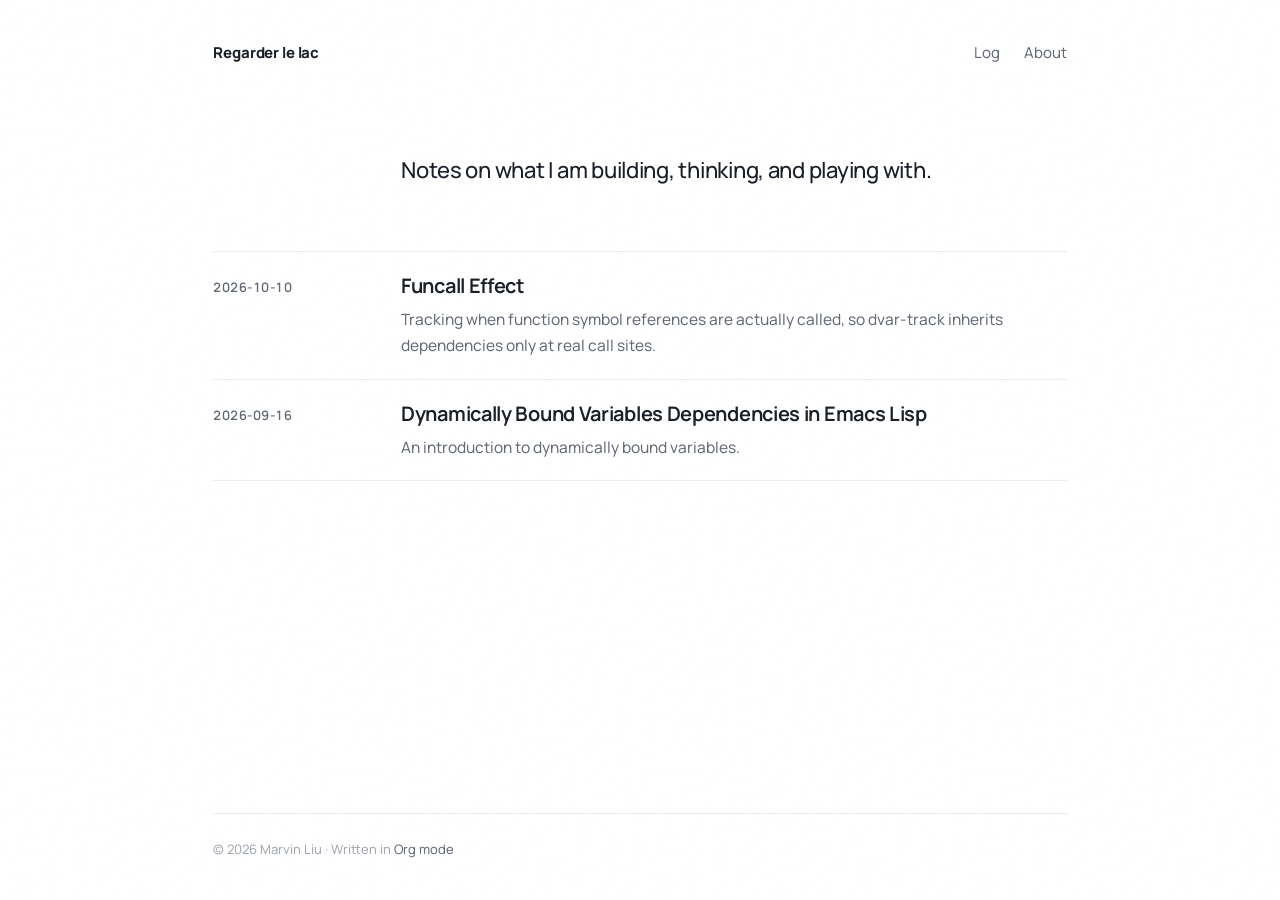
==== commit 0b940c02: "article: add funcall-effect" ====
--- a/index.html
+++ b/index.html
@@ -21,6 +21,8 @@
 </p>
 
 <ul class="org-ul entries">
+<li><time datetime="2026-10-10">2026-10-10</time> <a href="posts/2026-10-10-funcall-effect.html">Funcall Effect</a>
+<span class="entry-desc">Tracking when function symbol references are actually called, so dvar-track inherits dependencies only at real call sites.</span></li>
 <li><time datetime="2026-09-16">2026-09-16</time> <a href="posts/2026-09-17-dynamically-bound-variables.html">Dynamically Bound Variables Dependencies in Emacs Lisp</a>
 <span class="entry-desc">An introduction to dynamically bound variables.</span></li>
 </ul>
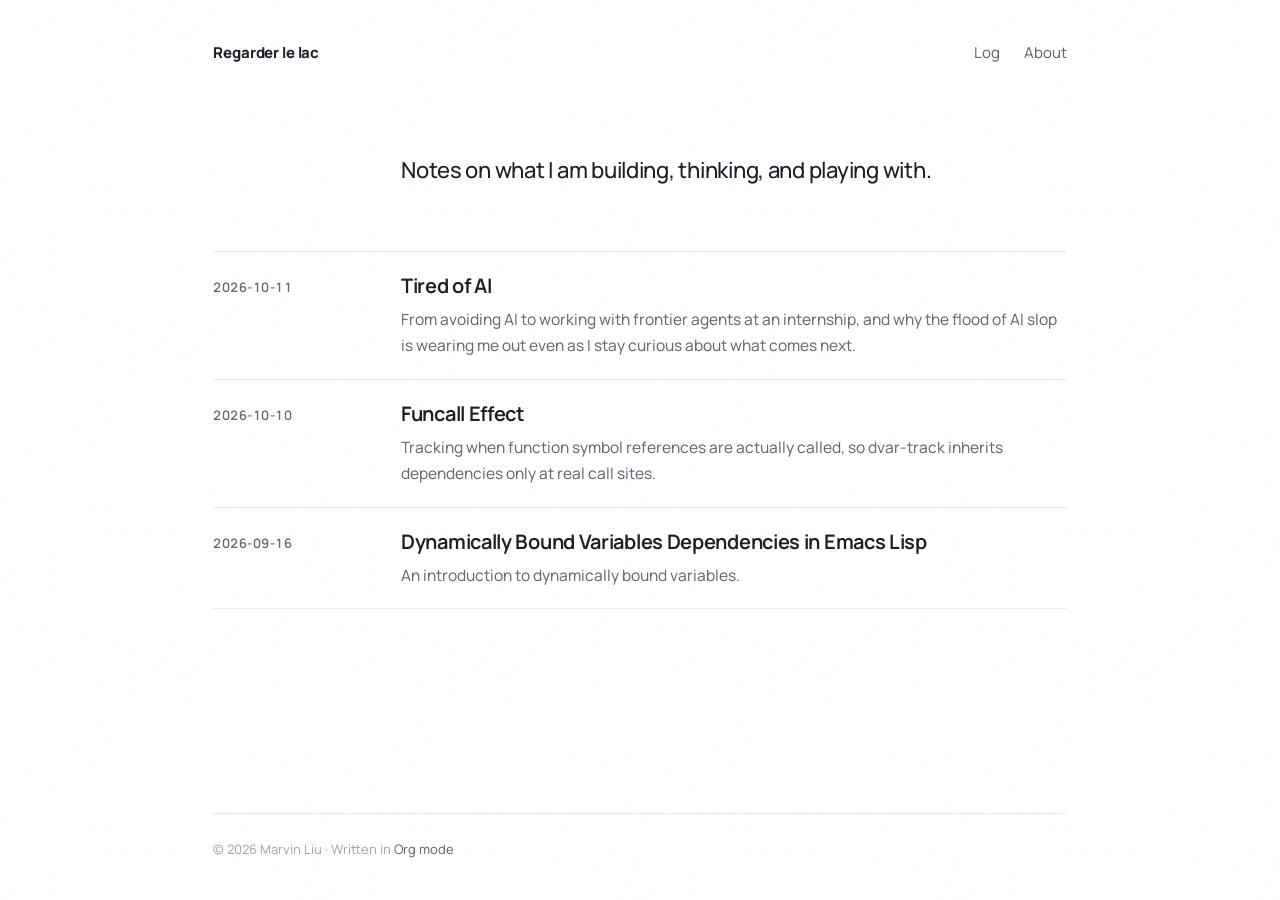
==== commit 09ff1da7: "article: add tired of ai" ====
--- a/index.html
+++ b/index.html
@@ -21,6 +21,8 @@
 </p>
 
 <ul class="org-ul entries">
+<li><time datetime="2026-10-11">2026-10-11</time> <a href="posts/2026-10-11-tired-of-ai.html">Tired of AI</a>
+<span class="entry-desc">From avoiding AI to working with frontier agents at an internship, and why the flood of AI slop is wearing me out even as I stay curious about what comes next.</span></li>
 <li><time datetime="2026-10-10">2026-10-10</time> <a href="posts/2026-10-10-funcall-effect.html">Funcall Effect</a>
 <span class="entry-desc">Tracking when function symbol references are actually called, so dvar-track inherits dependencies only at real call sites.</span></li>
 <li><time datetime="2026-09-16">2026-09-16</time> <a href="posts/2026-09-17-dynamically-bound-variables.html">Dynamically Bound Variables Dependencies in Emacs Lisp</a>
